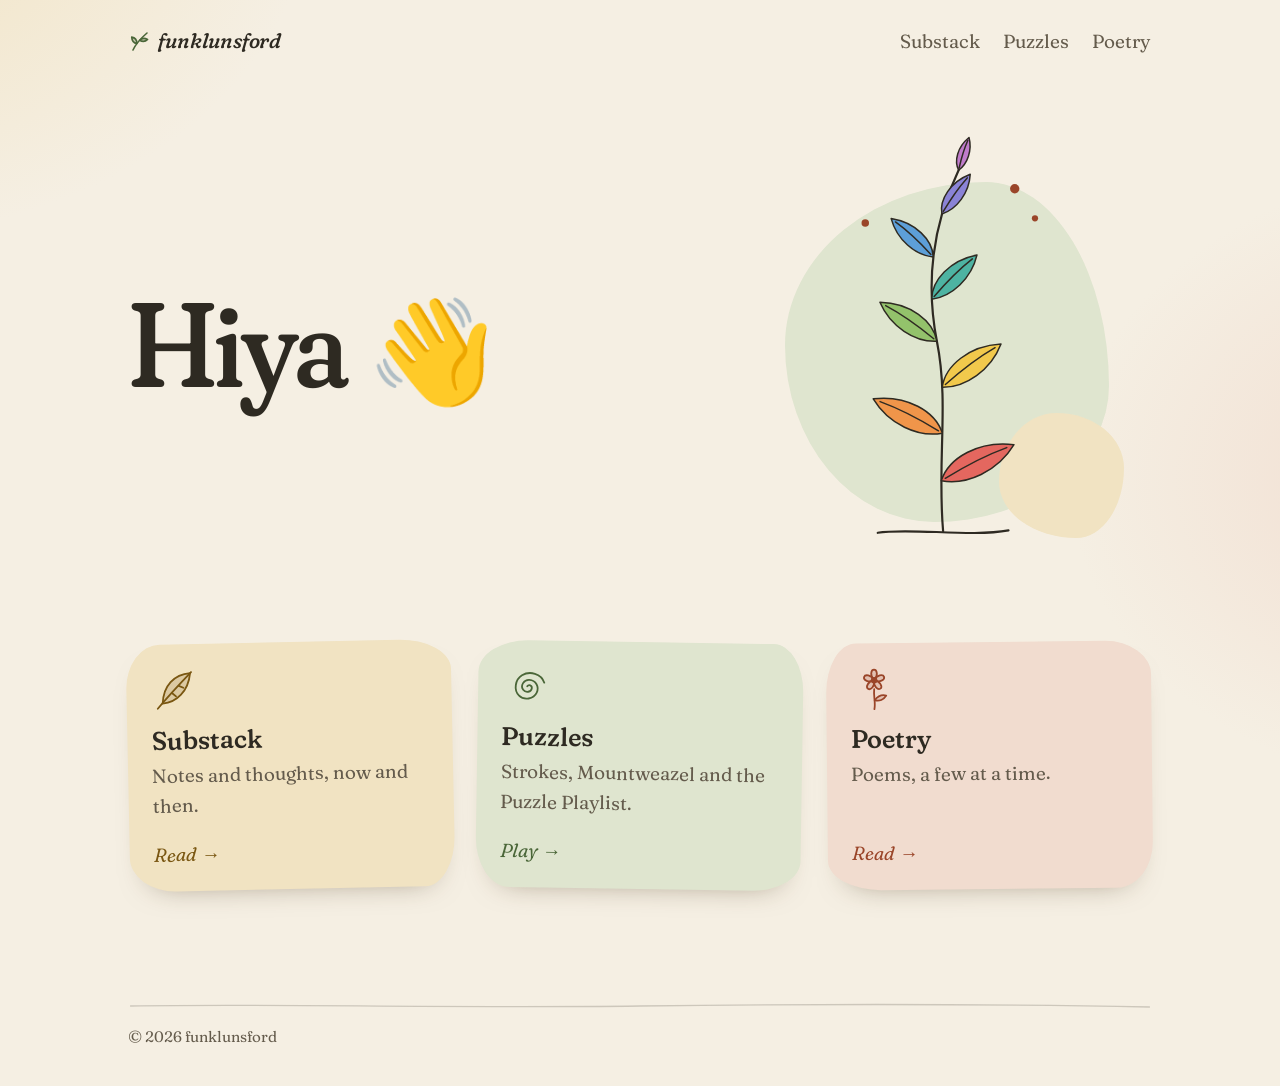
==== index.html @ 0165efaa "Puzzles: 'Various puzzles I've made'; no subtitle on Poetry; no heading over the home cards Co-Autho" ====
<!doctype html>
<html lang="en">
  <head>
    <meta charset="utf-8" />
    <meta name="viewport" content="width=device-width, initial-scale=1" />
    <title>funklunsford</title>
    <meta name="description" content="Puzzles, Substack and poetry." />
    <meta name="theme-color" content="#f5efe3" media="(prefers-color-scheme: light)" />
    <meta name="theme-color" content="#1c1e18" media="(prefers-color-scheme: dark)" />
    <link rel="icon" href="/favicon.svg" type="image/svg+xml" />
    <link rel="preconnect" href="https://fonts.googleapis.com" />
    <link rel="preconnect" href="https://fonts.gstatic.com" crossorigin />
    <link rel="stylesheet" href="https://fonts.googleapis.com/css2?family=Fraunces:ital,opsz,wght,SOFT,WONK@0,9..144,300..700,0..100,0..1;1,9..144,300..700,0..100,0..1&amp;display=swap" />
    <link rel="stylesheet" href="/style.css" />
  </head>
  <body>
    <header class="site-header">
      <a class="wordmark" href="/" aria-current="page">
        <svg viewBox="0 0 24 24" aria-hidden="true" fill="none" stroke="currentColor" stroke-width="1.6" stroke-linecap="round" stroke-linejoin="round"><path d="M5 21 C 7.5 15.5, 11.5 10.5, 19 4"/><path d="M8.9 14.5 C 5.9 14.1, 3.9 11.5, 3.7 8.1 C 6.9 8.7, 8.9 11.3, 8.9 14.5 Z" fill="currentColor" fill-opacity="0.25"/><path d="M11.6 11.2 C 13.6 9.2, 16.6 8.8, 19.6 10.4 C 17.4 12.6, 14.4 12.8, 11.6 11.2 Z" fill="currentColor" fill-opacity="0.25"/></svg>
        funklunsford
      </a>
      <nav class="site-nav" aria-label="Sections">
        <a href="/substack/">Substack</a>
        <a href="/puzzles/">Puzzles</a>
        <a href="/poetry/">Poetry</a>
      </nav>
    </header>

    <main>
      <section class="hero">
        <div>
          <h1>Hiya <span class="wave" role="img" aria-label="waving hand">👋</span></h1>
        </div>
        <figure class="hero-art" aria-hidden="true">
          <div class="blob"></div>
          <div class="blob blob--seed"></div>
          <svg class="sprig" viewBox="0 0 220 260">
            <defs>
              <g id="leaf">
                <path d="M0 0 C 10 -12, 32 -15, 52 -4 C 36 8, 14 9, 0 0 Z" vector-effect="non-scaling-stroke" />
                <path d="M3 -0.5 C 18 -3, 33 -4.5, 47 -4" fill="none" vector-effect="non-scaling-stroke" />
              </g>
            </defs>
            <path class="stem" d="M70 251 C 90 247.5, 130 254, 154 249.5" vector-effect="non-scaling-stroke" />
            <path class="stem" d="M112 250 C 108 205, 116 168, 108 128 C 101 92, 104 56, 122 18" vector-effect="non-scaling-stroke" />
            <g class="leaves">
              <use href="#leaf" transform="translate(110.8 217.6) rotate(-22)" />
              <use href="#leaf" transform="translate(111.5 187) rotate(-158) scale(0.95 -0.95)" />
              <use href="#leaf" transform="translate(111.4 157.6) rotate(-32) scale(0.9)" />
              <use href="#leaf" transform="translate(108 128) rotate(-150) scale(0.85 -0.85)" />
              <use href="#leaf" transform="translate(104.7 101) rotate(-40) scale(0.78)" />
              <use href="#leaf" transform="translate(105.6 73.8) rotate(-142) scale(0.7 -0.7)" />
              <use href="#leaf" transform="translate(111.2 46.2) rotate(-50) scale(0.6)" />
              <use href="#leaf" transform="translate(122 18) rotate(-68) scale(0.42)" />
            </g>
            <g class="seeds">
              <circle cx="158" cy="30" r="3" />
              <circle cx="171" cy="49" r="2" />
              <circle cx="62" cy="52" r="2.4" />
            </g>
          </svg>
        </figure>
      </section>

      <!-- The about section, left out for now. To bring it back, uncomment it and put your own paragraphs in:
      <section class="about" aria-labelledby="about-title">
        <h2 id="about-title">A little about me</h2>
        <p>…</p>
      </section>
      -->

      <section class="doors" aria-label="Sections">
        <ul>
          <li>
            <a class="door door--substack" href="/substack/">
              <svg viewBox="0 0 48 48" aria-hidden="true" fill="none" stroke="currentColor" stroke-width="1.8" stroke-linecap="round" stroke-linejoin="round"><path d="M40 7 C 24 8, 13 19, 12 37 C 26 36, 38 25, 40 7 Z" fill="currentColor" fill-opacity="0.18"/><path d="M41 6 C 30 17, 19 28, 7 42"/><path d="M28.5 19.5 L 33 21.5"/><path d="M21.5 26.5 L 25.5 30"/></svg>
              <span class="door-title">Substack</span>
              <span class="door-note">Notes and thoughts, now and then.</span>
              <span class="door-go">Read →</span>
            </a>
          </li>
          <li>
            <a class="door door--puzzles" href="/puzzles/">
              <svg viewBox="0 0 48 48" aria-hidden="true" fill="none" stroke="currentColor" stroke-width="1.8" stroke-linecap="round" stroke-linejoin="round"><path d="M25 24 c 1.5 -2.2 5 -1 4.6 2 c -0.5 3.8 -6 5 -8.6 1.6 c -3.2 -4.2 0.6 -10.2 6 -10 c 6.6 0.3 10.2 7 7.6 12.6 c -3 6.6 -12.4 8.4 -17.6 3.4 c -5.8 -5.6 -4.2 -16 2.6 -20.4 c 7.8 -5 19.2 -2 22.4 7"/></svg>
              <span class="door-title">Puzzles</span>
              <span class="door-note">Strokes, Mountweazel and the Puzzle Playlist.</span>
              <span class="door-go">Play →</span>
            </a>
          </li>
          <li>
            <a class="door door--poetry" href="/poetry/">
              <svg viewBox="0 0 48 48" aria-hidden="true" fill="none" stroke="currentColor" stroke-width="1.8" stroke-linecap="round" stroke-linejoin="round"><g fill="currentColor" fill-opacity="0.18"><path d="M24 15 C 19.5 10.5, 21 4.5, 24 4.5 C 27 4.5, 28.5 10.5, 24 15"/><path d="M24 15 C 19.5 10.5, 21 4.5, 24 4.5 C 27 4.5, 28.5 10.5, 24 15" transform="rotate(72 24 15)"/><path d="M24 15 C 19.5 10.5, 21 4.5, 24 4.5 C 27 4.5, 28.5 10.5, 24 15" transform="rotate(144 24 15)"/><path d="M24 15 C 19.5 10.5, 21 4.5, 24 4.5 C 27 4.5, 28.5 10.5, 24 15" transform="rotate(216 24 15)"/><path d="M24 15 C 19.5 10.5, 21 4.5, 24 4.5 C 27 4.5, 28.5 10.5, 24 15" transform="rotate(288 24 15)"/></g><circle cx="24" cy="15" r="2.4"/><path d="M24 24 C 23 31, 25.5 37, 24 44"/><path d="M24.4 35 C 28 30.5, 32.5 29.5, 36 30.5 C 33.5 34.5, 29 36.5, 24.4 35 Z" fill="currentColor" fill-opacity="0.18"/></svg>
              <span class="door-title">Poetry</span>
              <span class="door-note">Poems, a few at a time.</span>
              <span class="door-go">Read →</span>
            </a>
          </li>
        </ul>
      </section>
    </main>

    <footer class="site-footer">
      <p>© 2026 funklunsford</p>
    </footer>
  </body>
</html>
---- style.css ----
/* funklunsford.com: one stylesheet for every page.
   Warm paper and earth tones, Fraunces (a soft, slightly wonky serif), loose shapes and hand-drawn lines. */

:root {
  color-scheme: light dark;
  --paper: #f5efe3;
  --card: #fbf8f1;
  --ink: #2e2a22;
  --ink-soft: #645b4c;
  --line: rgb(46 42 34 / 0.2);
  --moss: #4a6638;
  --moss-wash: #dfe5cf;
  --clay: #9a4529;
  --clay-wash: #f1dccf;
  --ochre: #7a5712;
  --ochre-wash: #f1e3c2;
  --leaf: #a9bd8f;
  --shadow: 0 14px 30px -22px rgb(70 50 20 / 0.55);

  /* The home page's sprig: one colour per leaf, red at the bottom to violet at the tip. */
  --rainbow-1: #e4675f;
  --rainbow-2: #f0954a;
  --rainbow-3: #f2c94c;
  --rainbow-4: #93c26b;
  --rainbow-5: #4db3a2;
  --rainbow-6: #5d9fd8;
  --rainbow-7: #8a83d6;
  --rainbow-8: #c07ccb;

  /* Hand-drawn lines, used as masks so they take any colour. */
  --squiggle: url("data:image/svg+xml,%3Csvg xmlns='http://www.w3.org/2000/svg' viewBox='0 0 100 10' preserveAspectRatio='none'%3E%3Cpath d='M2 6 C 14 2.5, 24 8.5, 37 5.5 S 62 2.5, 75 6 S 92 7, 98 4' fill='none' stroke='%23000' stroke-width='2.2' stroke-linecap='round' vector-effect='non-scaling-stroke'/%3E%3C/svg%3E");
  --rule: url("data:image/svg+xml,%3Csvg xmlns='http://www.w3.org/2000/svg' viewBox='0 0 400 10' preserveAspectRatio='none'%3E%3Cpath d='M1 5 C 60 2.5, 120 7.5, 200 5 S 340 3, 399 6' fill='none' stroke='%23000' stroke-width='1.3' stroke-linecap='round' vector-effect='non-scaling-stroke'/%3E%3C/svg%3E");

  --wide: 64rem;
  --text: 40rem;
}

@media (prefers-color-scheme: dark) {
  :root {
    --paper: #1c1e18;
    --card: #24271f;
    --ink: #ebe3d3;
    --ink-soft: #b4ab98;
    --line: rgb(235 227 211 / 0.2);
    --moss: #a9c58e;
    --moss-wash: #2b3324;
    --clay: #e59a7d;
    --clay-wash: #3a2a22;
    --ochre: #dfba6a;
    --ochre-wash: #353020;
    --leaf: #61794f;
    --shadow: 0 14px 30px -20px rgb(0 0 0 / 0.7);
    --rainbow-1: #c85a53;
    --rainbow-2: #d4823f;
    --rainbow-3: #d6b143;
    --rainbow-4: #7aa85a;
    --rainbow-5: #3f9a8b;
    --rainbow-6: #4f88bb;
    --rainbow-7: #756fbb;
    --rainbow-8: #a669b1;
  }
}

*, *::before, *::after { box-sizing: border-box; }

html { -webkit-text-size-adjust: 100%; text-size-adjust: 100%; }

body {
  margin: 0;
  min-height: 100vh;
  min-height: 100dvh;
  display: flex;
  flex-direction: column;
  background-color: var(--paper);
  background-image:
    radial-gradient(42rem 30rem at -10rem -6rem, var(--ochre-wash), transparent 70%),
    radial-gradient(36rem 28rem at calc(100% + 12rem) 30rem, var(--clay-wash), transparent 70%);
  background-repeat: no-repeat;
  color: var(--ink);
  font-family: Fraunces, Georgia, "Times New Roman", serif;
  font-size: clamp(1.0625rem, 1rem + 0.25vw, 1.1875rem);
  font-weight: 380;
  line-height: 1.6;
  font-variation-settings: "SOFT" 50;
  -webkit-font-smoothing: antialiased;
  -moz-osx-font-smoothing: grayscale;
}

main { flex: 1; }

h1, h2, h3 {
  font-weight: 540;
  line-height: 1.1;
  letter-spacing: -0.015em;
  font-variation-settings: "SOFT" 100, "WONK" 1;
  text-wrap: balance;
}

p { text-wrap: pretty; }

a { color: var(--moss); }

:focus-visible { outline: 2px solid var(--moss); outline-offset: 3px; border-radius: 4px; }

.visually-hidden {
  position: absolute; width: 1px; height: 1px; margin: -1px; padding: 0;
  overflow: hidden; clip: rect(0 0 0 0); white-space: nowrap; border: 0;
}

/* ---- Header and footer ---- */

.site-header {
  width: min(100% - 2rem, var(--wide));
  margin: 0 auto;
  padding: 1.25rem 0 0.5rem;
  display: flex;
  flex-wrap: wrap;
  align-items: center;
  justify-content: space-between;
  gap: 0.25rem 1.5rem;
}

.wordmark {
  display: inline-flex;
  align-items: center;
  gap: 0.4rem;
  color: var(--ink);
  text-decoration: none;
  font-size: 1.3rem;
  font-style: italic;
  font-weight: 500;
  letter-spacing: -0.01em;
  font-variation-settings: "SOFT" 100, "WONK" 1;
}

.wordmark svg { width: 1.5rem; height: 1.5rem; color: var(--moss); flex: none; }

.site-nav { display: flex; gap: 0.25rem 1.25rem; }

.site-nav a {
  position: relative;
  padding: 0.35rem 0.1rem;
  color: var(--ink-soft);
  text-decoration: none;
  transition: color 0.2s;
}

.site-nav a::after {
  content: "";
  position: absolute;
  left: -0.15rem;
  right: -0.15rem;
  bottom: 0;
  height: 0.5rem;
  background: var(--moss);
  -webkit-mask: var(--squiggle) center / 100% 100% no-repeat;
  mask: var(--squiggle) center / 100% 100% no-repeat;
  opacity: 0;
  transform: scaleX(0.3);
  transform-origin: left center;
  transition: opacity 0.25s, transform 0.4s cubic-bezier(0.3, 0.7, 0.2, 1);
}

.site-nav a:hover { color: var(--ink); }
.site-nav a:hover::after { opacity: 0.6; transform: none; }
.site-nav a[aria-current="page"] { color: var(--ink); }
.site-nav a[aria-current="page"]::after { opacity: 1; transform: none; background: var(--clay); }

.site-footer {
  position: relative;
  width: min(100% - 2rem, var(--wide));
  margin: clamp(4rem, 10vw, 7rem) auto 0;
  padding: 1.5rem 0 2.25rem;
  color: var(--ink-soft);
  font-size: 0.95rem;
}

.site-footer::before {
  content: "";
  position: absolute;
  top: 0;
  left: 0;
  right: 0;
  height: 10px;
  background: var(--line);
  -webkit-mask: var(--rule) center / 100% 100% no-repeat;
  mask: var(--rule) center / 100% 100% no-repeat;
}

.site-footer p { margin: 0; }

/* ---- Home: the hello, the about, and the ways in ---- */

.hero {
  width: min(100% - 2rem, var(--wide));
  margin: clamp(1.5rem, 6vw, 4.5rem) auto 0;
  display: grid;
  gap: 2rem 3rem;
  align-items: center;
}

.hero h1 {
  margin: 0;
  font-size: clamp(3.8rem, 2rem + 8vw, 7.5rem);
  font-weight: 500;
  line-height: 1;
  letter-spacing: -0.03em;
}

/* The wave waves twice when the page opens, and again on hover. */
.wave {
  display: inline-block;
  margin-left: 0.05em;
  font-size: 0.85em;
  transform-origin: 70% 85%;
  animation: wave 2.2s ease-in-out 0.5s 2;
}

@media (hover: hover) {
  .hero h1:hover .wave { animation: wave 2.2s ease-in-out infinite; }
}

@keyframes wave {
  0%, 60%, 100% { transform: rotate(0deg); }
  10% { transform: rotate(16deg); }
  20% { transform: rotate(-8deg); }
  30% { transform: rotate(14deg); }
  40% { transform: rotate(-4deg); }
  50% { transform: rotate(10deg); }
}

.hero-art {
  position: relative;
  justify-self: center;
  width: min(62%, 15rem);
  aspect-ratio: 1 / 1.1;
  margin: 0;
}

@media (min-width: 48rem) {
  .hero { grid-template-columns: 1.3fr 1fr; }
  .hero-art { width: min(100%, 23rem); }
}

.blob {
  position: absolute;
  inset: 10% 4% 6% 8%;
  background: var(--moss-wash);
  border-radius: 62% 38% 54% 46% / 48% 60% 40% 52%;
  animation: breathe 24s ease-in-out infinite alternate;
}

.blob--seed {
  inset: auto 0 2% auto;
  width: 34%;
  aspect-ratio: 1;
  background: var(--ochre-wash);
  border-radius: 46% 54% 38% 62% / 55% 44% 56% 45%;
  animation-duration: 17s;
  animation-direction: alternate-reverse;
}

.sprig {
  position: absolute;
  inset: 0;
  width: 100%;
  height: 100%;
  overflow: visible;
  transform-origin: 51% 96%;
  animation: sway 11s ease-in-out infinite alternate;
}

.sprig .leaves { fill: var(--leaf); stroke: var(--ink); stroke-width: 1.5; stroke-linejoin: round; stroke-linecap: round; }
.sprig .stem { fill: none; stroke: var(--ink); stroke-width: 2.2; stroke-linecap: round; }
.sprig .seeds { fill: var(--clay); }
.sprig .leaves use:nth-child(1) { fill: var(--rainbow-1); }
.sprig .leaves use:nth-child(2) { fill: var(--rainbow-2); }
.sprig .leaves use:nth-child(3) { fill: var(--rainbow-3); }
.sprig .leaves use:nth-child(4) { fill: var(--rainbow-4); }
.sprig .leaves use:nth-child(5) { fill: var(--rainbow-5); }
.sprig .leaves use:nth-child(6) { fill: var(--rainbow-6); }
.sprig .leaves use:nth-child(7) { fill: var(--rainbow-7); }
.sprig .leaves use:nth-child(8) { fill: var(--rainbow-8); }

@keyframes breathe {
  50% { border-radius: 44% 56% 40% 60% / 58% 42% 58% 42%; }
  100% { border-radius: 52% 48% 62% 38% / 40% 55% 45% 60%; }
}

@keyframes sway {
  from { transform: rotate(-1.6deg); }
  to { transform: rotate(1.8deg); }
}

.about {
  width: min(100% - 2rem, var(--wide));
  margin: clamp(3rem, 8vw, 5.5rem) auto 0;
}

.about > * { max-width: var(--text); }

.about h2 { margin: 0 0 0.9rem; font-size: clamp(1.65rem, 1.3rem + 1.3vw, 2.2rem); }

.about p { margin: 0 0 1rem; }

.doors {
  width: min(100% - 2rem, var(--wide));
  margin: clamp(3.5rem, 9vw, 6rem) auto 0;
}

.doors ul {
  display: grid;
  grid-template-columns: repeat(auto-fit, minmax(min(100%, 15.5rem), 1fr));
  gap: 1.5rem;
  margin: 0;
  padding: 0;
  list-style: none;
}

.door {
  display: flex;
  flex-direction: column;
  gap: 0.25rem;
  height: 100%;
  padding: 1.4rem 1.5rem 1.35rem;
  background: var(--wash);
  border-radius: var(--shape);
  box-shadow: var(--shadow);
  color: var(--ink);
  text-decoration: none;
  rotate: var(--tilt);
  transition: rotate 0.45s cubic-bezier(0.3, 0.7, 0.2, 1), translate 0.45s cubic-bezier(0.3, 0.7, 0.2, 1);
}

.door--substack { --wash: var(--ochre-wash); --tint: var(--ochre); --shape: 34px 52px 30px 46px / 44px 30px 50px 34px; --tilt: -1.2deg; }
.door--puzzles { --wash: var(--moss-wash); --tint: var(--moss); --shape: 50px 30px 48px 34px / 32px 48px 30px 50px; --tilt: 0.9deg; }
.door--poetry { --wash: var(--clay-wash); --tint: var(--clay); --shape: 30px 46px 36px 54px / 50px 34px 46px 30px; --tilt: -0.6deg; }

.door svg { width: 3rem; height: 3rem; margin-bottom: 0.5rem; color: var(--tint); }
.door-title { font-size: 1.6rem; font-weight: 540; line-height: 1.15; font-variation-settings: "SOFT" 100, "WONK" 1; }
.door-note { color: var(--ink-soft); }
.door-go { margin-top: auto; padding-top: 0.9rem; color: var(--tint); font-style: italic; }
.door:focus-visible { outline-color: var(--tint); outline-offset: 5px; border-radius: var(--shape); }

@media (hover: hover) {
  .door:hover { rotate: 0deg; translate: 0 -4px; }
}

/* ---- Section pages ---- */

.page-head {
  width: min(100% - 2rem, var(--text));
  margin: clamp(2rem, 7vw, 4.5rem) auto clamp(2rem, 5vw, 3rem);
}

.page-head h1 {
  position: relative;
  display: inline-block;
  margin: 0;
  font-size: clamp(2.7rem, 1.8rem + 4vw, 4.3rem);
  line-height: 1;
}

.page-head h1::after {
  content: "";
  position: absolute;
  left: -0.05em;
  right: -0.15em;
  bottom: -0.22em;
  height: 0.24em;
  background: var(--clay);
  -webkit-mask: var(--squiggle) center / 100% 100% no-repeat;
  mask: var(--squiggle) center / 100% 100% no-repeat;
}

.page-note { margin: 1.25rem 0 0; color: var(--ink-soft); font-size: 1.2rem; font-style: italic; }

.section { width: min(100% - 2rem, var(--text)); margin: 0 auto; }

/* Lists of posts and poems. The empty note shows until the list has an item. */
.entries { margin: 0; padding: 0; list-style: none; }
.entries:not(:has(li)) { display: none; }
.entries:has(li) + .empty { display: none; }

.entries li { position: relative; }

.entries li + li::before {
  content: "";
  position: absolute;
  top: 0;
  left: 0;
  right: 0;
  height: 8px;
  background: var(--line);
  -webkit-mask: var(--rule) center / 100% 100% no-repeat;
  mask: var(--rule) center / 100% 100% no-repeat;
}

.entries a { display: block; padding: 1.3rem 0 1.2rem; color: inherit; text-decoration: none; }

.entries time, .post-date {
  display: block;
  color: var(--ink-soft);
  font-size: 0.95rem;
  font-variant-caps: all-small-caps;
  letter-spacing: 0.07em;
}

.entry-title {
  display: block;
  margin: 0.15rem 0 0.3rem;
  font-size: 1.5rem;
  font-weight: 540;
  line-height: 1.2;
  font-variation-settings: "SOFT" 100, "WONK" 1;
  transition: color 0.2s;
}

.entries--poems .entry-title { font-style: italic; font-weight: 470; }
.entry-summary { display: block; color: var(--ink-soft); }
.entries--poems .entry-summary { font-style: italic; }
.entries a:hover .entry-title { color: var(--moss); }

.empty { padding: 1.5rem 1rem 0; color: var(--ink-soft); font-style: italic; text-align: center; }
.empty svg { display: block; width: 8rem; height: auto; margin: 0 auto 0.75rem; color: var(--moss); overflow: visible; }
.empty p { margin: 0; }

/* Puzzles */
.games { display: grid; gap: 1.5rem; margin: 0; padding: 0; list-style: none; }

.game {
  position: relative;
  display: grid;
  grid-template-columns: auto 1fr;
  gap: 0.5rem 1.25rem;
  align-items: start;
  padding: 1.4rem 1.5rem 1.4rem 1.4rem;
  background: var(--card);
  border-radius: var(--shape);
  box-shadow: var(--shadow);
  rotate: var(--tilt);
  transition: rotate 0.45s cubic-bezier(0.3, 0.7, 0.2, 1), translate 0.45s cubic-bezier(0.3, 0.7, 0.2, 1);
}

.game:nth-child(3n + 1) { --shape: 30px 48px 34px 44px / 42px 30px 46px 32px; --tilt: -0.5deg; }
.game:nth-child(3n + 2) { --shape: 46px 30px 44px 36px / 30px 44px 32px 48px; --tilt: 0.4deg; }
.game:nth-child(3n) { --shape: 34px 44px 30px 50px / 48px 34px 42px 30px; --tilt: -0.3deg; }

.game img {
  width: 4.5rem;
  height: 4.5rem;
  border-radius: 22%;
  box-shadow: 0 8px 16px -10px rgb(40 30 10 / 0.6);
  rotate: -3deg;
}

.game:nth-child(even) img { rotate: 2.5deg; }

.game h2 { margin: 0.1rem 0 0; font-size: 1.65rem; }
.game h2 a { color: inherit; text-decoration: none; }
.game h2 a::after { content: ""; position: absolute; inset: 0; border-radius: var(--shape); }
.game h2 a:focus-visible { outline: none; }
.game:has(a:focus-visible) { outline: 2px solid var(--moss); outline-offset: 5px; }
.game p { margin: 0.35rem 0 0; }
.game .where { margin-top: 0.7rem; color: var(--moss); font-size: 0.98rem; font-style: italic; }

@media (hover: hover) {
  .game:hover { rotate: 0deg; translate: 0 -3px; }
  .game:hover h2 { color: var(--moss); }
}

@media (max-width: 26rem) {
  .game { grid-template-columns: 1fr; padding: 1.25rem; }
  .game img { width: 3.75rem; height: 3.75rem; }
}

/* ---- A post and a poem ---- */

.post-head { width: min(100% - 2rem, var(--text)); margin: clamp(2rem, 7vw, 4.5rem) auto 2rem; }
.post-head h1 { margin: 0.35rem 0 0; font-size: clamp(2.3rem, 1.6rem + 3vw, 3.5rem); line-height: 1.05; }

.prose { width: min(100% - 2rem, var(--text)); margin: 0 auto; }
.prose p, .prose ul, .prose ol { margin: 0 0 1.2em; }
.prose h2 { margin: 2em 0 0.6em; font-size: 1.65rem; }
.prose blockquote {
  margin: 1.6em 0;
  padding: 0.1em 0 0.1em 1.25em;
  border-left: 3px solid var(--moss-wash);
  color: var(--ink-soft);
  font-style: italic;
}
.prose code { padding: 0.05em 0.3em; background: var(--moss-wash); border-radius: 6px; font-size: 0.88em; }
.prose img { max-width: 100%; height: auto; border-radius: 22px 30px 24px 28px / 28px 22px 30px 24px; }

.prose a, .about a {
  text-decoration-thickness: 1px;
  text-underline-offset: 0.18em;
  text-decoration-color: color-mix(in srgb, var(--moss) 50%, transparent);
}

.prose a:hover, .about a:hover { text-decoration-style: wavy; text-decoration-color: var(--moss); }

.back { width: min(100% - 2rem, var(--text)); margin: 3rem auto 0; font-style: italic; }
.back a { text-decoration: none; }
.back a:hover { text-decoration: underline wavy; text-underline-offset: 0.2em; }

.poem-page { width: min(100% - 2rem, 34rem); margin: clamp(2.5rem, 8vw, 5rem) auto 0; }
.poem-page h1 {
  margin: 0 0 2.25rem;
  font-size: clamp(2rem, 1.5rem + 2.5vw, 3rem);
  font-style: italic;
  font-weight: 460;
}

/* Each <p> is a stanza; its line breaks are kept just as written. */
.poem p { margin: 0 0 1.6em; font-size: 1.15rem; line-height: 1.75; white-space: pre-line; }
.poem-page .post-date { margin-top: 2.5rem; }
.poem-page .back { width: auto; }

/* ---- Not found ---- */

.lost { width: min(100% - 2rem, var(--text)); margin: clamp(3rem, 10vw, 6rem) auto 0; text-align: center; }
.lost h1 { margin: 0 0 1rem; font-size: clamp(2.3rem, 1.6rem + 3.5vw, 3.6rem); }
.lost svg { display: block; width: 9rem; height: auto; margin: 0 auto 1.5rem; color: var(--moss); overflow: visible; }
.lost p { margin: 0; color: var(--ink-soft); font-size: 1.2rem; }

@media (prefers-reduced-motion: reduce) {
  *, *::before, *::after { animation: none !important; transition: none !important; }
}
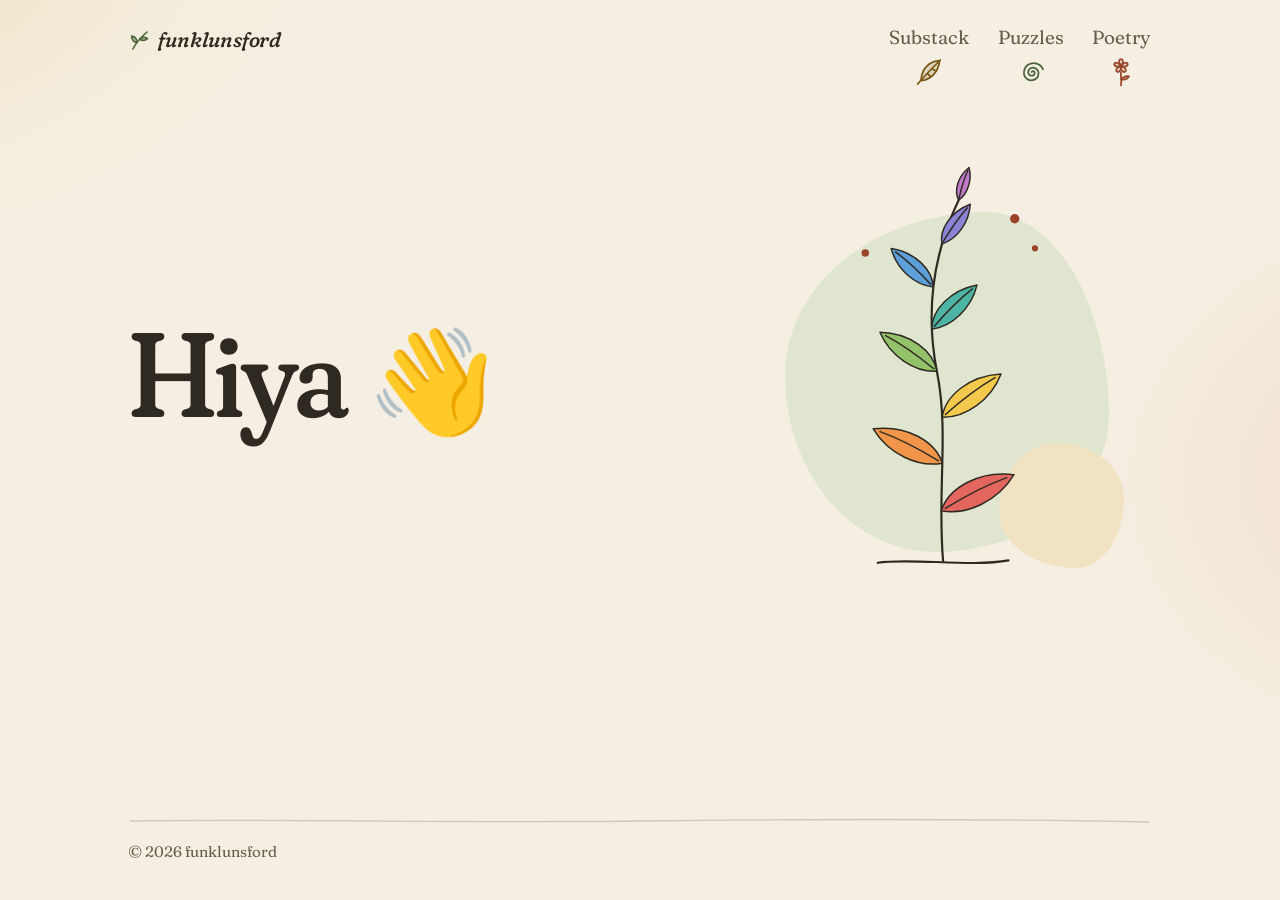
==== commit 7545611e: "Floating seeds on the sprig; section icons under the top bar's links instead of cards on the home pa" ====
--- a/index.html
+++ b/index.html
@@ -20,9 +20,9 @@
         funklunsford
       </a>
       <nav class="site-nav" aria-label="Sections">
-        <a href="/substack/">Substack</a>
-        <a href="/puzzles/">Puzzles</a>
-        <a href="/poetry/">Poetry</a>
+        <a class="nav--substack" href="/substack/"><span>Substack</span><svg viewBox="0 0 48 48" aria-hidden="true" fill="none" stroke="currentColor" stroke-width="2.6" stroke-linecap="round" stroke-linejoin="round"><path d="M40 7 C 24 8, 13 19, 12 37 C 26 36, 38 25, 40 7 Z" fill="currentColor" fill-opacity="0.18"/><path d="M41 6 C 30 17, 19 28, 7 42"/><path d="M28.5 19.5 L 33 21.5"/><path d="M21.5 26.5 L 25.5 30"/></svg></a>
+        <a class="nav--puzzles" href="/puzzles/"><span>Puzzles</span><svg viewBox="0 0 48 48" aria-hidden="true" fill="none" stroke="currentColor" stroke-width="2.6" stroke-linecap="round" stroke-linejoin="round"><path d="M25 24 c 1.5 -2.2 5 -1 4.6 2 c -0.5 3.8 -6 5 -8.6 1.6 c -3.2 -4.2 0.6 -10.2 6 -10 c 6.6 0.3 10.2 7 7.6 12.6 c -3 6.6 -12.4 8.4 -17.6 3.4 c -5.8 -5.6 -4.2 -16 2.6 -20.4 c 7.8 -5 19.2 -2 22.4 7"/></svg></a>
+        <a class="nav--poetry" href="/poetry/"><span>Poetry</span><svg viewBox="0 0 48 48" aria-hidden="true" fill="none" stroke="currentColor" stroke-width="2.6" stroke-linecap="round" stroke-linejoin="round"><g fill="currentColor" fill-opacity="0.18"><path d="M24 15 C 19.5 10.5, 21 4.5, 24 4.5 C 27 4.5, 28.5 10.5, 24 15"/><path d="M24 15 C 19.5 10.5, 21 4.5, 24 4.5 C 27 4.5, 28.5 10.5, 24 15" transform="rotate(72 24 15)"/><path d="M24 15 C 19.5 10.5, 21 4.5, 24 4.5 C 27 4.5, 28.5 10.5, 24 15" transform="rotate(144 24 15)"/><path d="M24 15 C 19.5 10.5, 21 4.5, 24 4.5 C 27 4.5, 28.5 10.5, 24 15" transform="rotate(216 24 15)"/><path d="M24 15 C 19.5 10.5, 21 4.5, 24 4.5 C 27 4.5, 28.5 10.5, 24 15" transform="rotate(288 24 15)"/></g><circle cx="24" cy="15" r="2.4"/><path d="M24 24 C 23 31, 25.5 37, 24 44"/><path d="M24.4 35 C 28 30.5, 32.5 29.5, 36 30.5 C 33.5 34.5, 29 36.5, 24.4 35 Z" fill="currentColor" fill-opacity="0.18"/></svg></a>
       </nav>
     </header>
 
@@ -69,34 +69,6 @@
       </section>
       -->
 
-      <section class="doors" aria-label="Sections">
-        <ul>
-          <li>
-            <a class="door door--substack" href="/substack/">
-              <svg viewBox="0 0 48 48" aria-hidden="true" fill="none" stroke="currentColor" stroke-width="1.8" stroke-linecap="round" stroke-linejoin="round"><path d="M40 7 C 24 8, 13 19, 12 37 C 26 36, 38 25, 40 7 Z" fill="currentColor" fill-opacity="0.18"/><path d="M41 6 C 30 17, 19 28, 7 42"/><path d="M28.5 19.5 L 33 21.5"/><path d="M21.5 26.5 L 25.5 30"/></svg>
-              <span class="door-title">Substack</span>
-              <span class="door-note">Notes and thoughts, now and then.</span>
-              <span class="door-go">Read →</span>
-            </a>
-          </li>
-          <li>
-            <a class="door door--puzzles" href="/puzzles/">
-              <svg viewBox="0 0 48 48" aria-hidden="true" fill="none" stroke="currentColor" stroke-width="1.8" stroke-linecap="round" stroke-linejoin="round"><path d="M25 24 c 1.5 -2.2 5 -1 4.6 2 c -0.5 3.8 -6 5 -8.6 1.6 c -3.2 -4.2 0.6 -10.2 6 -10 c 6.6 0.3 10.2 7 7.6 12.6 c -3 6.6 -12.4 8.4 -17.6 3.4 c -5.8 -5.6 -4.2 -16 2.6 -20.4 c 7.8 -5 19.2 -2 22.4 7"/></svg>
-              <span class="door-title">Puzzles</span>
-              <span class="door-note">Strokes, Mountweazel and the Puzzle Playlist.</span>
-              <span class="door-go">Play →</span>
-            </a>
-          </li>
-          <li>
-            <a class="door door--poetry" href="/poetry/">
-              <svg viewBox="0 0 48 48" aria-hidden="true" fill="none" stroke="currentColor" stroke-width="1.8" stroke-linecap="round" stroke-linejoin="round"><g fill="currentColor" fill-opacity="0.18"><path d="M24 15 C 19.5 10.5, 21 4.5, 24 4.5 C 27 4.5, 28.5 10.5, 24 15"/><path d="M24 15 C 19.5 10.5, 21 4.5, 24 4.5 C 27 4.5, 28.5 10.5, 24 15" transform="rotate(72 24 15)"/><path d="M24 15 C 19.5 10.5, 21 4.5, 24 4.5 C 27 4.5, 28.5 10.5, 24 15" transform="rotate(144 24 15)"/><path d="M24 15 C 19.5 10.5, 21 4.5, 24 4.5 C 27 4.5, 28.5 10.5, 24 15" transform="rotate(216 24 15)"/><path d="M24 15 C 19.5 10.5, 21 4.5, 24 4.5 C 27 4.5, 28.5 10.5, 24 15" transform="rotate(288 24 15)"/></g><circle cx="24" cy="15" r="2.4"/><path d="M24 24 C 23 31, 25.5 37, 24 44"/><path d="M24.4 35 C 28 30.5, 32.5 29.5, 36 30.5 C 33.5 34.5, 29 36.5, 24.4 35 Z" fill="currentColor" fill-opacity="0.18"/></svg>
-              <span class="door-title">Poetry</span>
-              <span class="door-note">Poems, a few at a time.</span>
-              <span class="door-go">Read →</span>
-            </a>
-          </li>
-        </ul>
-      </section>
     </main>
 
     <footer class="site-footer">
--- a/style.css
+++ b/style.css
@@ -115,13 +115,14 @@
   padding: 1.25rem 0 0.5rem;
   display: flex;
   flex-wrap: wrap;
-  align-items: center;
+  align-items: flex-start;
   justify-content: space-between;
   gap: 0.25rem 1.5rem;
 }
 
 .wordmark {
   display: inline-flex;
+  padding-top: 0.2rem;
   align-items: center;
   gap: 0.4rem;
   color: var(--ink);
@@ -135,23 +136,28 @@
 
 .wordmark svg { width: 1.5rem; height: 1.5rem; color: var(--moss); flex: none; }
 
-.site-nav { display: flex; gap: 0.25rem 1.25rem; }
+.site-nav { display: flex; gap: 0.25rem 1.6rem; }
 
 .site-nav a {
-  position: relative;
-  padding: 0.35rem 0.1rem;
+  display: flex;
+  flex-direction: column;
+  align-items: center;
+  gap: 0.45rem;
+  padding: 0.35rem 0.1rem 0.25rem;
   color: var(--ink-soft);
   text-decoration: none;
   transition: color 0.2s;
 }
 
-.site-nav a::after {
+.site-nav span { position: relative; line-height: 1.2; }
+
+.site-nav span::after {
   content: "";
   position: absolute;
   left: -0.15rem;
   right: -0.15rem;
-  bottom: 0;
-  height: 0.5rem;
+  bottom: -0.4rem;
+  height: 0.45rem;
   background: var(--moss);
   -webkit-mask: var(--squiggle) center / 100% 100% no-repeat;
   mask: var(--squiggle) center / 100% 100% no-repeat;
@@ -161,10 +167,22 @@
   transition: opacity 0.25s, transform 0.4s cubic-bezier(0.3, 0.7, 0.2, 1);
 }
 
+.site-nav svg {
+  width: 2rem;
+  height: 2rem;
+  color: var(--tint);
+  transition: transform 0.45s cubic-bezier(0.3, 0.7, 0.2, 1);
+}
+
+.nav--substack { --tint: var(--ochre); }
+.nav--puzzles { --tint: var(--moss); }
+.nav--poetry { --tint: var(--clay); }
+
 .site-nav a:hover { color: var(--ink); }
-.site-nav a:hover::after { opacity: 0.6; transform: none; }
+.site-nav a:hover span::after { opacity: 0.6; transform: none; }
+.site-nav a:hover svg { transform: rotate(-10deg) scale(1.08); }
 .site-nav a[aria-current="page"] { color: var(--ink); }
-.site-nav a[aria-current="page"]::after { opacity: 1; transform: none; background: var(--clay); }
+.site-nav a[aria-current="page"] span::after { opacity: 1; transform: none; background: var(--clay); }
 
 .site-footer {
   position: relative;
@@ -273,6 +291,25 @@
 .sprig .leaves { fill: var(--leaf); stroke: var(--ink); stroke-width: 1.5; stroke-linejoin: round; stroke-linecap: round; }
 .sprig .stem { fill: none; stroke: var(--ink); stroke-width: 2.2; stroke-linecap: round; }
 .sprig .seeds { fill: var(--clay); }
+
+/* The seeds drift up past their spots and fade, each on its own clock. With reduced motion they rest at their spots. */
+.sprig .seeds circle {
+  transform-box: fill-box;
+  transform-origin: center;
+  animation: drift var(--time) ease-in-out var(--delay) infinite;
+}
+
+.sprig .seeds circle:nth-child(1) { --time: 7s; --delay: -1.5s; --dx: 7px; }
+.sprig .seeds circle:nth-child(2) { --time: 8.5s; --delay: -5s; --dx: -6px; }
+.sprig .seeds circle:nth-child(3) { --time: 7.8s; --delay: -3.2s; --dx: 5px; }
+
+@keyframes drift {
+  0% { opacity: 0; transform: translate(0, 38px) scale(0.5); }
+  25% { opacity: 1; }
+  50% { transform: translate(var(--dx), 0) scale(1); }
+  75% { opacity: 0.8; }
+  100% { opacity: 0; transform: translate(calc(var(--dx) * -0.6), -34px) scale(0.7); }
+}
 .sprig .leaves use:nth-child(1) { fill: var(--rainbow-1); }
 .sprig .leaves use:nth-child(2) { fill: var(--rainbow-2); }
 .sprig .leaves use:nth-child(3) { fill: var(--rainbow-3); }
@@ -302,49 +339,6 @@
 .about h2 { margin: 0 0 0.9rem; font-size: clamp(1.65rem, 1.3rem + 1.3vw, 2.2rem); }
 
 .about p { margin: 0 0 1rem; }
-
-.doors {
-  width: min(100% - 2rem, var(--wide));
-  margin: clamp(3.5rem, 9vw, 6rem) auto 0;
-}
-
-.doors ul {
-  display: grid;
-  grid-template-columns: repeat(auto-fit, minmax(min(100%, 15.5rem), 1fr));
-  gap: 1.5rem;
-  margin: 0;
-  padding: 0;
-  list-style: none;
-}
-
-.door {
-  display: flex;
-  flex-direction: column;
-  gap: 0.25rem;
-  height: 100%;
-  padding: 1.4rem 1.5rem 1.35rem;
-  background: var(--wash);
-  border-radius: var(--shape);
-  box-shadow: var(--shadow);
-  color: var(--ink);
-  text-decoration: none;
-  rotate: var(--tilt);
-  transition: rotate 0.45s cubic-bezier(0.3, 0.7, 0.2, 1), translate 0.45s cubic-bezier(0.3, 0.7, 0.2, 1);
-}
-
-.door--substack { --wash: var(--ochre-wash); --tint: var(--ochre); --shape: 34px 52px 30px 46px / 44px 30px 50px 34px; --tilt: -1.2deg; }
-.door--puzzles { --wash: var(--moss-wash); --tint: var(--moss); --shape: 50px 30px 48px 34px / 32px 48px 30px 50px; --tilt: 0.9deg; }
-.door--poetry { --wash: var(--clay-wash); --tint: var(--clay); --shape: 30px 46px 36px 54px / 50px 34px 46px 30px; --tilt: -0.6deg; }
-
-.door svg { width: 3rem; height: 3rem; margin-bottom: 0.5rem; color: var(--tint); }
-.door-title { font-size: 1.6rem; font-weight: 540; line-height: 1.15; font-variation-settings: "SOFT" 100, "WONK" 1; }
-.door-note { color: var(--ink-soft); }
-.door-go { margin-top: auto; padding-top: 0.9rem; color: var(--tint); font-style: italic; }
-.door:focus-visible { outline-color: var(--tint); outline-offset: 5px; border-radius: var(--shape); }
-
-@media (hover: hover) {
-  .door:hover { rotate: 0deg; translate: 0 -4px; }
-}
 
 /* ---- Section pages ---- */
 
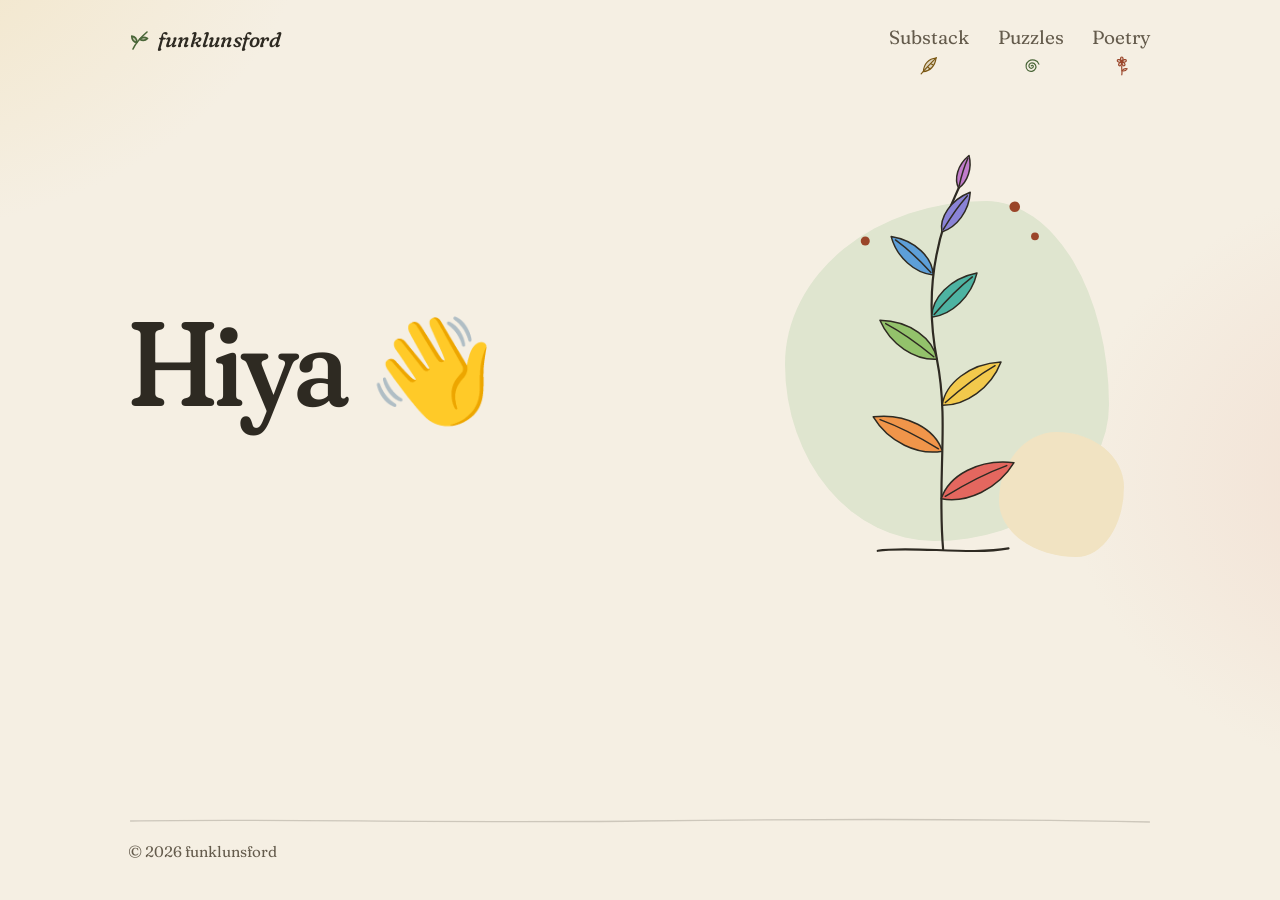
==== commit 2f329808: "Smaller nav icons; seed animation without var() in keyframes; versioned stylesheet link Co-Authored-" ====
--- a/index.html
+++ b/index.html
@@ -11,7 +11,7 @@
     <link rel="preconnect" href="https://fonts.googleapis.com" />
     <link rel="preconnect" href="https://fonts.gstatic.com" crossorigin />
     <link rel="stylesheet" href="https://fonts.googleapis.com/css2?family=Fraunces:ital,opsz,wght,SOFT,WONK@0,9..144,300..700,0..100,0..1;1,9..144,300..700,0..100,0..1&amp;display=swap" />
-    <link rel="stylesheet" href="/style.css" />
+    <link rel="stylesheet" href="/style.css?v=3" />
   </head>
   <body>
     <header class="site-header">
@@ -20,9 +20,9 @@
         funklunsford
       </a>
       <nav class="site-nav" aria-label="Sections">
-        <a class="nav--substack" href="/substack/"><span>Substack</span><svg viewBox="0 0 48 48" aria-hidden="true" fill="none" stroke="currentColor" stroke-width="2.6" stroke-linecap="round" stroke-linejoin="round"><path d="M40 7 C 24 8, 13 19, 12 37 C 26 36, 38 25, 40 7 Z" fill="currentColor" fill-opacity="0.18"/><path d="M41 6 C 30 17, 19 28, 7 42"/><path d="M28.5 19.5 L 33 21.5"/><path d="M21.5 26.5 L 25.5 30"/></svg></a>
-        <a class="nav--puzzles" href="/puzzles/"><span>Puzzles</span><svg viewBox="0 0 48 48" aria-hidden="true" fill="none" stroke="currentColor" stroke-width="2.6" stroke-linecap="round" stroke-linejoin="round"><path d="M25 24 c 1.5 -2.2 5 -1 4.6 2 c -0.5 3.8 -6 5 -8.6 1.6 c -3.2 -4.2 0.6 -10.2 6 -10 c 6.6 0.3 10.2 7 7.6 12.6 c -3 6.6 -12.4 8.4 -17.6 3.4 c -5.8 -5.6 -4.2 -16 2.6 -20.4 c 7.8 -5 19.2 -2 22.4 7"/></svg></a>
-        <a class="nav--poetry" href="/poetry/"><span>Poetry</span><svg viewBox="0 0 48 48" aria-hidden="true" fill="none" stroke="currentColor" stroke-width="2.6" stroke-linecap="round" stroke-linejoin="round"><g fill="currentColor" fill-opacity="0.18"><path d="M24 15 C 19.5 10.5, 21 4.5, 24 4.5 C 27 4.5, 28.5 10.5, 24 15"/><path d="M24 15 C 19.5 10.5, 21 4.5, 24 4.5 C 27 4.5, 28.5 10.5, 24 15" transform="rotate(72 24 15)"/><path d="M24 15 C 19.5 10.5, 21 4.5, 24 4.5 C 27 4.5, 28.5 10.5, 24 15" transform="rotate(144 24 15)"/><path d="M24 15 C 19.5 10.5, 21 4.5, 24 4.5 C 27 4.5, 28.5 10.5, 24 15" transform="rotate(216 24 15)"/><path d="M24 15 C 19.5 10.5, 21 4.5, 24 4.5 C 27 4.5, 28.5 10.5, 24 15" transform="rotate(288 24 15)"/></g><circle cx="24" cy="15" r="2.4"/><path d="M24 24 C 23 31, 25.5 37, 24 44"/><path d="M24.4 35 C 28 30.5, 32.5 29.5, 36 30.5 C 33.5 34.5, 29 36.5, 24.4 35 Z" fill="currentColor" fill-opacity="0.18"/></svg></a>
+        <a class="nav--substack" href="/substack/"><span>Substack</span><svg width="22" height="22" viewBox="0 0 48 48" aria-hidden="true" fill="none" stroke="currentColor" stroke-width="2.6" stroke-linecap="round" stroke-linejoin="round"><path d="M40 7 C 24 8, 13 19, 12 37 C 26 36, 38 25, 40 7 Z" fill="currentColor" fill-opacity="0.18"/><path d="M41 6 C 30 17, 19 28, 7 42"/><path d="M28.5 19.5 L 33 21.5"/><path d="M21.5 26.5 L 25.5 30"/></svg></a>
+        <a class="nav--puzzles" href="/puzzles/"><span>Puzzles</span><svg width="22" height="22" viewBox="0 0 48 48" aria-hidden="true" fill="none" stroke="currentColor" stroke-width="2.6" stroke-linecap="round" stroke-linejoin="round"><path d="M25 24 c 1.5 -2.2 5 -1 4.6 2 c -0.5 3.8 -6 5 -8.6 1.6 c -3.2 -4.2 0.6 -10.2 6 -10 c 6.6 0.3 10.2 7 7.6 12.6 c -3 6.6 -12.4 8.4 -17.6 3.4 c -5.8 -5.6 -4.2 -16 2.6 -20.4 c 7.8 -5 19.2 -2 22.4 7"/></svg></a>
+        <a class="nav--poetry" href="/poetry/"><span>Poetry</span><svg width="22" height="22" viewBox="0 0 48 48" aria-hidden="true" fill="none" stroke="currentColor" stroke-width="2.6" stroke-linecap="round" stroke-linejoin="round"><g fill="currentColor" fill-opacity="0.18"><path d="M24 15 C 19.5 10.5, 21 4.5, 24 4.5 C 27 4.5, 28.5 10.5, 24 15"/><path d="M24 15 C 19.5 10.5, 21 4.5, 24 4.5 C 27 4.5, 28.5 10.5, 24 15" transform="rotate(72 24 15)"/><path d="M24 15 C 19.5 10.5, 21 4.5, 24 4.5 C 27 4.5, 28.5 10.5, 24 15" transform="rotate(144 24 15)"/><path d="M24 15 C 19.5 10.5, 21 4.5, 24 4.5 C 27 4.5, 28.5 10.5, 24 15" transform="rotate(216 24 15)"/><path d="M24 15 C 19.5 10.5, 21 4.5, 24 4.5 C 27 4.5, 28.5 10.5, 24 15" transform="rotate(288 24 15)"/></g><circle cx="24" cy="15" r="2.4"/><path d="M24 24 C 23 31, 25.5 37, 24 44"/><path d="M24.4 35 C 28 30.5, 32.5 29.5, 36 30.5 C 33.5 34.5, 29 36.5, 24.4 35 Z" fill="currentColor" fill-opacity="0.18"/></svg></a>
       </nav>
     </header>
 
@@ -54,9 +54,9 @@
               <use href="#leaf" transform="translate(122 18) rotate(-68) scale(0.42)" />
             </g>
             <g class="seeds">
-              <circle cx="158" cy="30" r="3" />
-              <circle cx="171" cy="49" r="2" />
-              <circle cx="62" cy="52" r="2.4" />
+              <circle cx="158" cy="30" r="3.4" />
+              <circle cx="171" cy="49" r="2.5" />
+              <circle cx="62" cy="52" r="2.9" />
             </g>
           </svg>
         </figure>
--- a/style.css
+++ b/style.css
@@ -142,7 +142,7 @@
   display: flex;
   flex-direction: column;
   align-items: center;
-  gap: 0.45rem;
+  gap: 0.4rem;
   padding: 0.35rem 0.1rem 0.25rem;
   color: var(--ink-soft);
   text-decoration: none;
@@ -168,8 +168,8 @@
 }
 
 .site-nav svg {
-  width: 2rem;
-  height: 2rem;
+  width: 1.35rem;
+  height: 1.35rem;
   color: var(--tint);
   transition: transform 0.45s cubic-bezier(0.3, 0.7, 0.2, 1);
 }
@@ -292,23 +292,39 @@
 .sprig .stem { fill: none; stroke: var(--ink); stroke-width: 2.2; stroke-linecap: round; }
 .sprig .seeds { fill: var(--clay); }
 
-/* The seeds drift up past their spots and fade, each on its own clock. With reduced motion they rest at their spots. */
+/* The seeds drift up past their spots and fade, each on its own clock. With reduced motion they rest at their spots.
+   Each has its own keyframes with plain numbers: Safari doesn't reliably animate var() inside @keyframes. */
 .sprig .seeds circle {
   transform-box: fill-box;
   transform-origin: center;
-  animation: drift var(--time) ease-in-out var(--delay) infinite;
-}
-
-.sprig .seeds circle:nth-child(1) { --time: 7s; --delay: -1.5s; --dx: 7px; }
-.sprig .seeds circle:nth-child(2) { --time: 8.5s; --delay: -5s; --dx: -6px; }
-.sprig .seeds circle:nth-child(3) { --time: 7.8s; --delay: -3.2s; --dx: 5px; }
-
-@keyframes drift {
-  0% { opacity: 0; transform: translate(0, 38px) scale(0.5); }
+}
+
+.sprig .seeds circle:nth-child(1) { animation: drift-1 7s ease-in-out -1.5s infinite; }
+.sprig .seeds circle:nth-child(2) { animation: drift-2 8.5s ease-in-out -5s infinite; }
+.sprig .seeds circle:nth-child(3) { animation: drift-3 7.8s ease-in-out -3.2s infinite; }
+
+@keyframes drift-1 {
+  0% { opacity: 0; transform: translate(0, 44px) scale(0.5); }
   25% { opacity: 1; }
-  50% { transform: translate(var(--dx), 0) scale(1); }
+  50% { transform: translate(7px, 0) scale(1); }
   75% { opacity: 0.8; }
-  100% { opacity: 0; transform: translate(calc(var(--dx) * -0.6), -34px) scale(0.7); }
+  100% { opacity: 0; transform: translate(-4px, -40px) scale(0.7); }
+}
+
+@keyframes drift-2 {
+  0% { opacity: 0; transform: translate(0, 44px) scale(0.5); }
+  25% { opacity: 1; }
+  50% { transform: translate(-6px, 0) scale(1); }
+  75% { opacity: 0.8; }
+  100% { opacity: 0; transform: translate(4px, -40px) scale(0.7); }
+}
+
+@keyframes drift-3 {
+  0% { opacity: 0; transform: translate(0, 44px) scale(0.5); }
+  25% { opacity: 1; }
+  50% { transform: translate(5px, 0) scale(1); }
+  75% { opacity: 0.8; }
+  100% { opacity: 0; transform: translate(-3px, -40px) scale(0.7); }
 }
 .sprig .leaves use:nth-child(1) { fill: var(--rainbow-1); }
 .sprig .leaves use:nth-child(2) { fill: var(--rainbow-2); }
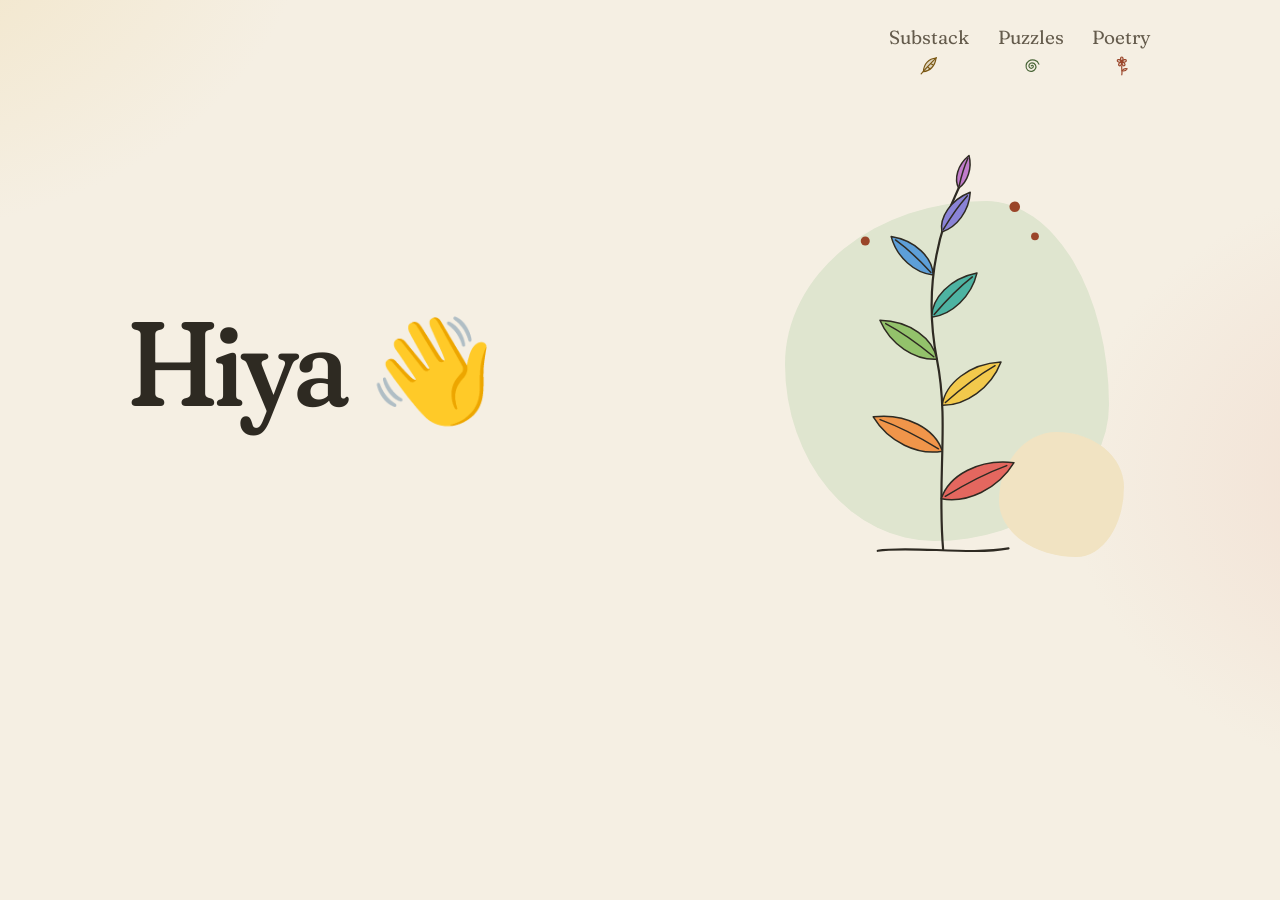
==== commit 7fdd7bf0: "No name and sprig at the top left, and no footer Co-Authored-By: Claude Opus 5.5 <noreply@anthropic." ====
--- a/index.html
+++ b/index.html
@@ -11,14 +11,10 @@
     <link rel="preconnect" href="https://fonts.googleapis.com" />
     <link rel="preconnect" href="https://fonts.gstatic.com" crossorigin />
     <link rel="stylesheet" href="https://fonts.googleapis.com/css2?family=Fraunces:ital,opsz,wght,SOFT,WONK@0,9..144,300..700,0..100,0..1;1,9..144,300..700,0..100,0..1&amp;display=swap" />
-    <link rel="stylesheet" href="/style.css?v=3" />
+    <link rel="stylesheet" href="/style.css?v=4" />
   </head>
   <body>
     <header class="site-header">
-      <a class="wordmark" href="/" aria-current="page">
-        <svg viewBox="0 0 24 24" aria-hidden="true" fill="none" stroke="currentColor" stroke-width="1.6" stroke-linecap="round" stroke-linejoin="round"><path d="M5 21 C 7.5 15.5, 11.5 10.5, 19 4"/><path d="M8.9 14.5 C 5.9 14.1, 3.9 11.5, 3.7 8.1 C 6.9 8.7, 8.9 11.3, 8.9 14.5 Z" fill="currentColor" fill-opacity="0.25"/><path d="M11.6 11.2 C 13.6 9.2, 16.6 8.8, 19.6 10.4 C 17.4 12.6, 14.4 12.8, 11.6 11.2 Z" fill="currentColor" fill-opacity="0.25"/></svg>
-        funklunsford
-      </a>
       <nav class="site-nav" aria-label="Sections">
         <a class="nav--substack" href="/substack/"><span>Substack</span><svg width="22" height="22" viewBox="0 0 48 48" aria-hidden="true" fill="none" stroke="currentColor" stroke-width="2.6" stroke-linecap="round" stroke-linejoin="round"><path d="M40 7 C 24 8, 13 19, 12 37 C 26 36, 38 25, 40 7 Z" fill="currentColor" fill-opacity="0.18"/><path d="M41 6 C 30 17, 19 28, 7 42"/><path d="M28.5 19.5 L 33 21.5"/><path d="M21.5 26.5 L 25.5 30"/></svg></a>
         <a class="nav--puzzles" href="/puzzles/"><span>Puzzles</span><svg width="22" height="22" viewBox="0 0 48 48" aria-hidden="true" fill="none" stroke="currentColor" stroke-width="2.6" stroke-linecap="round" stroke-linejoin="round"><path d="M25 24 c 1.5 -2.2 5 -1 4.6 2 c -0.5 3.8 -6 5 -8.6 1.6 c -3.2 -4.2 0.6 -10.2 6 -10 c 6.6 0.3 10.2 7 7.6 12.6 c -3 6.6 -12.4 8.4 -17.6 3.4 c -5.8 -5.6 -4.2 -16 2.6 -20.4 c 7.8 -5 19.2 -2 22.4 7"/></svg></a>
@@ -70,9 +66,5 @@
       -->
 
     </main>
-
-    <footer class="site-footer">
-      <p>© 2026 funklunsford</p>
-    </footer>
   </body>
 </html>
--- a/style.css
+++ b/style.css
@@ -86,7 +86,7 @@
   -moz-osx-font-smoothing: grayscale;
 }
 
-main { flex: 1; }
+main { flex: 1; padding-bottom: clamp(3rem, 8vw, 5rem); }
 
 h1, h2, h3 {
   font-weight: 540;
@@ -107,7 +107,7 @@
   overflow: hidden; clip: rect(0 0 0 0); white-space: nowrap; border: 0;
 }
 
-/* ---- Header and footer ---- */
+/* ---- Header ---- */
 
 .site-header {
   width: min(100% - 2rem, var(--wide));
@@ -116,25 +116,9 @@
   display: flex;
   flex-wrap: wrap;
   align-items: flex-start;
-  justify-content: space-between;
+  justify-content: flex-end;
   gap: 0.25rem 1.5rem;
 }
-
-.wordmark {
-  display: inline-flex;
-  padding-top: 0.2rem;
-  align-items: center;
-  gap: 0.4rem;
-  color: var(--ink);
-  text-decoration: none;
-  font-size: 1.3rem;
-  font-style: italic;
-  font-weight: 500;
-  letter-spacing: -0.01em;
-  font-variation-settings: "SOFT" 100, "WONK" 1;
-}
-
-.wordmark svg { width: 1.5rem; height: 1.5rem; color: var(--moss); flex: none; }
 
 .site-nav { display: flex; gap: 0.25rem 1.6rem; }
 
@@ -184,29 +168,6 @@
 .site-nav a[aria-current="page"] { color: var(--ink); }
 .site-nav a[aria-current="page"] span::after { opacity: 1; transform: none; background: var(--clay); }
 
-.site-footer {
-  position: relative;
-  width: min(100% - 2rem, var(--wide));
-  margin: clamp(4rem, 10vw, 7rem) auto 0;
-  padding: 1.5rem 0 2.25rem;
-  color: var(--ink-soft);
-  font-size: 0.95rem;
-}
-
-.site-footer::before {
-  content: "";
-  position: absolute;
-  top: 0;
-  left: 0;
-  right: 0;
-  height: 10px;
-  background: var(--line);
-  -webkit-mask: var(--rule) center / 100% 100% no-repeat;
-  mask: var(--rule) center / 100% 100% no-repeat;
-}
-
-.site-footer p { margin: 0; }
-
 /* ---- Home: the hello, the about, and the ways in ---- */
 
 .hero {
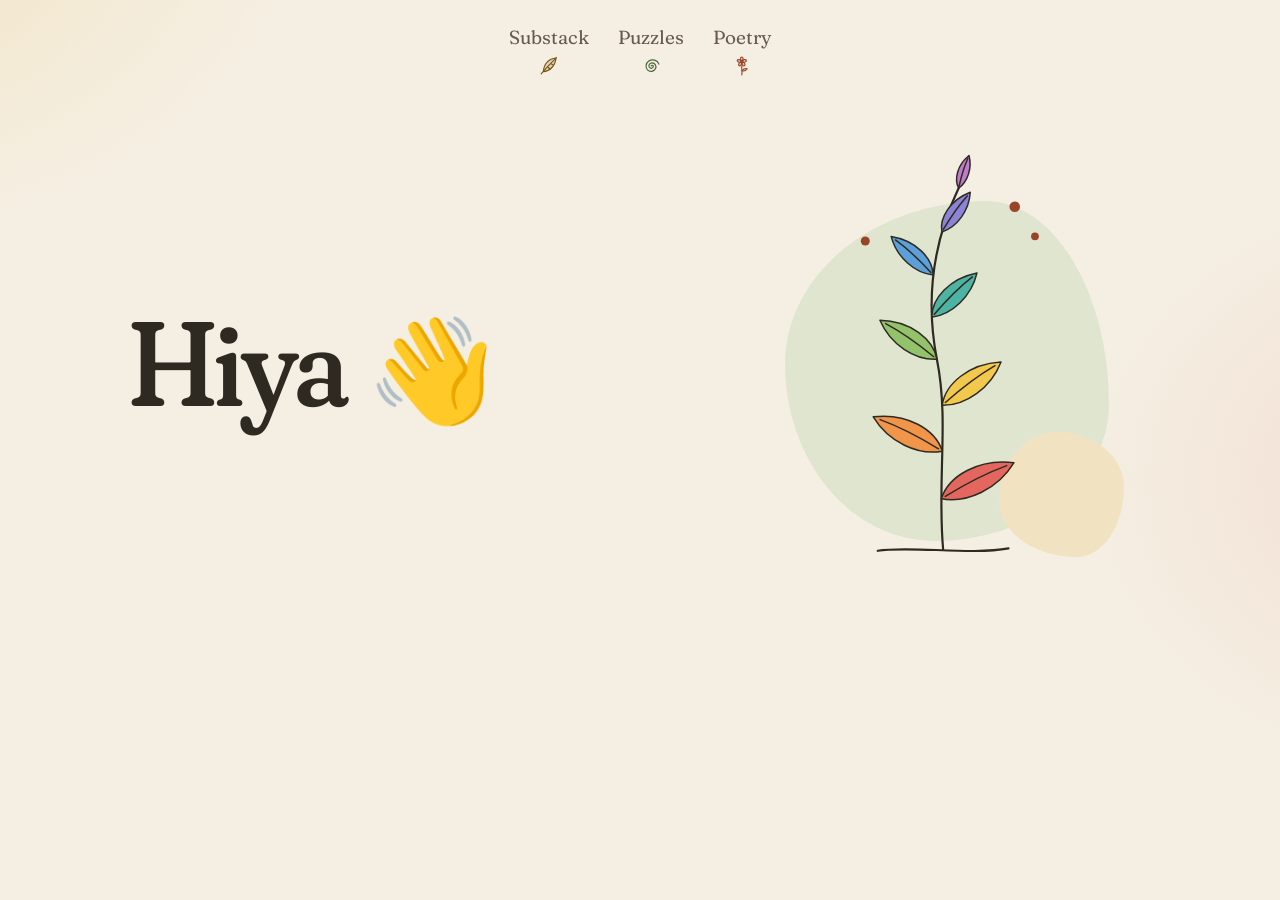
==== commit 3348f949: "Center the top bar Co-Authored-By: Claude Opus 5.5 <noreply@anthropic.com>" ====
--- a/index.html
+++ b/index.html
@@ -11,7 +11,7 @@
     <link rel="preconnect" href="https://fonts.googleapis.com" />
     <link rel="preconnect" href="https://fonts.gstatic.com" crossorigin />
     <link rel="stylesheet" href="https://fonts.googleapis.com/css2?family=Fraunces:ital,opsz,wght,SOFT,WONK@0,9..144,300..700,0..100,0..1;1,9..144,300..700,0..100,0..1&amp;display=swap" />
-    <link rel="stylesheet" href="/style.css?v=4" />
+    <link rel="stylesheet" href="/style.css?v=5" />
   </head>
   <body>
     <header class="site-header">
--- a/style.css
+++ b/style.css
@@ -116,7 +116,7 @@
   display: flex;
   flex-wrap: wrap;
   align-items: flex-start;
-  justify-content: flex-end;
+  justify-content: center;
   gap: 0.25rem 1.5rem;
 }
 
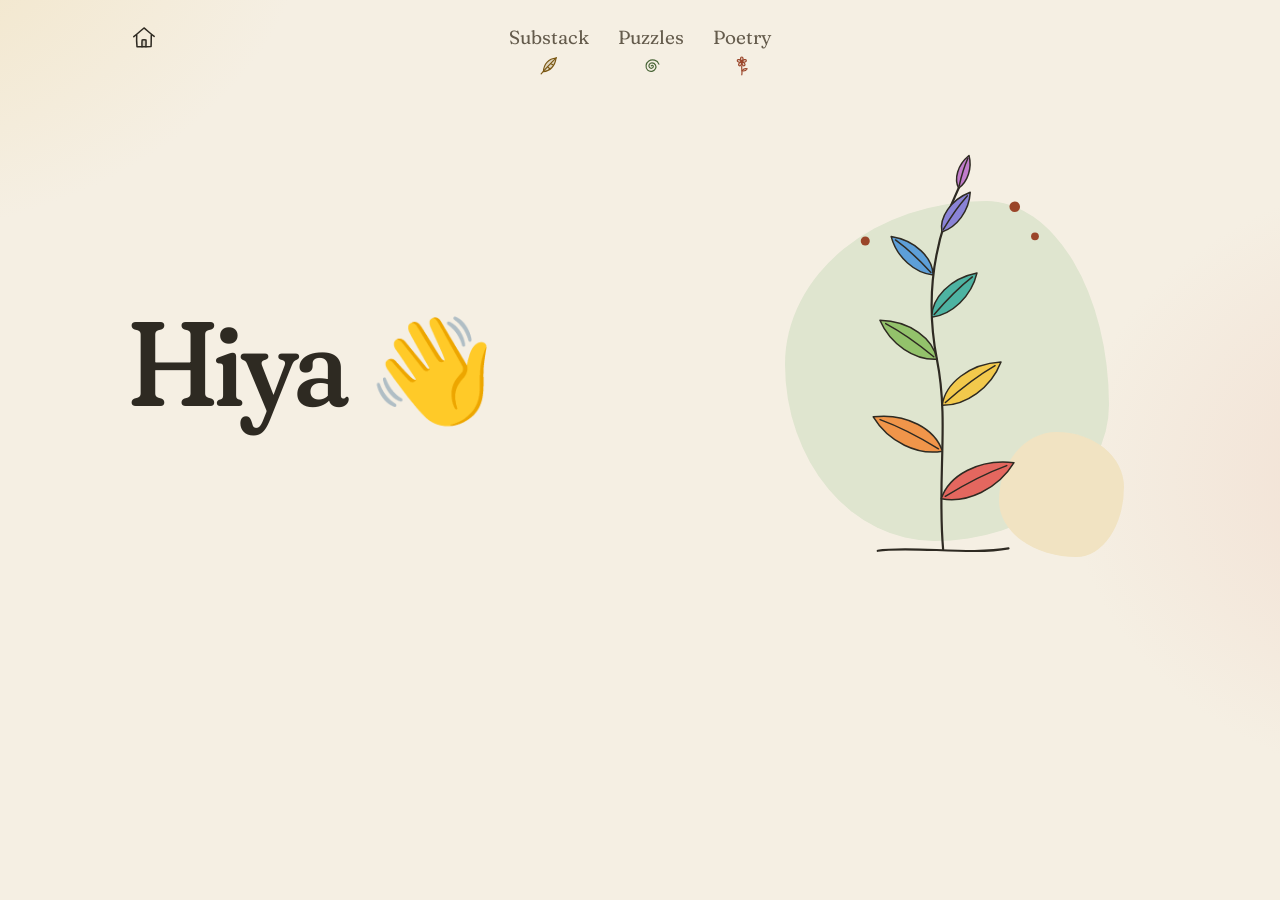
==== commit b0278958: "A home icon at the top left, and Caden's blurb under the hello on phones Co-Authored-By: Claude Opus" ====
--- a/index.html
+++ b/index.html
@@ -11,10 +11,11 @@
     <link rel="preconnect" href="https://fonts.googleapis.com" />
     <link rel="preconnect" href="https://fonts.gstatic.com" crossorigin />
     <link rel="stylesheet" href="https://fonts.googleapis.com/css2?family=Fraunces:ital,opsz,wght,SOFT,WONK@0,9..144,300..700,0..100,0..1;1,9..144,300..700,0..100,0..1&amp;display=swap" />
-    <link rel="stylesheet" href="/style.css?v=5" />
+    <link rel="stylesheet" href="/style.css?v=6" />
   </head>
   <body>
     <header class="site-header">
+      <a class="home" href="/" aria-label="Home" aria-current="page"><svg width="28" height="28" viewBox="0 0 48 48" aria-hidden="true" fill="none" stroke="currentColor" stroke-width="2.6" stroke-linecap="round" stroke-linejoin="round"><path d="M6.5 23.5 C 12 19, 18.5 13.2, 24 8.5 C 29.5 13, 35.6 18.6, 41.5 23"/><path d="M11.5 20.5 C 11.1 27.2, 11.4 34, 12 40.6 C 20 41.1, 28 40.9, 36.1 40.3 C 36.5 33.6, 36.2 27, 36.6 20.4"/><path d="M20.6 40.6 C 20.3 36.2, 20.4 32.2, 20.8 29.1 C 23 28.6, 25.3 28.7, 27.4 29.1 C 27.7 33, 27.6 37, 27.3 40.5" fill="currentColor" fill-opacity="0.18"/></svg></a>
       <nav class="site-nav" aria-label="Sections">
         <a class="nav--substack" href="/substack/"><span>Substack</span><svg width="22" height="22" viewBox="0 0 48 48" aria-hidden="true" fill="none" stroke="currentColor" stroke-width="2.6" stroke-linecap="round" stroke-linejoin="round"><path d="M40 7 C 24 8, 13 19, 12 37 C 26 36, 38 25, 40 7 Z" fill="currentColor" fill-opacity="0.18"/><path d="M41 6 C 30 17, 19 28, 7 42"/><path d="M28.5 19.5 L 33 21.5"/><path d="M21.5 26.5 L 25.5 30"/></svg></a>
         <a class="nav--puzzles" href="/puzzles/"><span>Puzzles</span><svg width="22" height="22" viewBox="0 0 48 48" aria-hidden="true" fill="none" stroke="currentColor" stroke-width="2.6" stroke-linecap="round" stroke-linejoin="round"><path d="M25 24 c 1.5 -2.2 5 -1 4.6 2 c -0.5 3.8 -6 5 -8.6 1.6 c -3.2 -4.2 0.6 -10.2 6 -10 c 6.6 0.3 10.2 7 7.6 12.6 c -3 6.6 -12.4 8.4 -17.6 3.4 c -5.8 -5.6 -4.2 -16 2.6 -20.4 c 7.8 -5 19.2 -2 22.4 7"/></svg></a>
@@ -26,6 +27,8 @@
       <section class="hero">
         <div>
           <h1>Hiya <span class="wave" role="img" aria-label="waving hand">👋</span></h1>
+          <!-- Shown on phones only. -->
+          <p class="blurb">Hi, I’m Caden. I’m a husband, engineer, visual artist, and writer. Imagine this site is a sign that says Hollywood 3K miles that way except this is the Internet and instead of 3K miles away, I’m right here.</p>
         </div>
         <figure class="hero-art" aria-hidden="true">
           <div class="blob"></div>
--- a/style.css
+++ b/style.css
@@ -109,18 +109,36 @@
 
 /* ---- Header ---- */
 
+/* Home at the left, the sections centered. */
 .site-header {
   width: min(100% - 2rem, var(--wide));
   margin: 0 auto;
   padding: 1.25rem 0 0.5rem;
-  display: flex;
-  flex-wrap: wrap;
-  align-items: flex-start;
-  justify-content: center;
-  gap: 0.25rem 1.5rem;
-}
+  display: grid;
+  grid-template-columns: 1fr auto 1fr;
+  align-items: start;
+}
+
+.home {
+  justify-self: start;
+  padding: 0.2rem 0.1rem;
+  color: var(--ink-soft);
+  transition: color 0.2s;
+}
+
+.home svg { display: block; width: 1.75rem; height: 1.75rem; transition: transform 0.45s cubic-bezier(0.3, 0.7, 0.2, 1); }
+.home:hover, .home[aria-current="page"] { color: var(--ink); }
+.home:hover svg { transform: rotate(-8deg) scale(1.08); }
 
 .site-nav { display: flex; gap: 0.25rem 1.6rem; }
+
+@media (max-width: 26rem) {
+  .site-nav { gap: 0.25rem 1.1rem; }
+}
+
+@media (max-width: 22rem) {
+  .site-nav { gap: 0.25rem 0.85rem; }
+}
 
 .site-nav a {
   display: flex;
@@ -199,6 +217,18 @@
   .hero h1:hover .wave { animation: wave 2.2s ease-in-out infinite; }
 }
 
+/* The about blurb under the hello, on phones only. */
+.blurb {
+  max-width: 30rem;
+  margin: 1.1rem 0 0;
+  font-size: clamp(1.15rem, 1.05rem + 0.5vw, 1.3rem);
+  line-height: 1.55;
+}
+
+@media (min-width: 48rem) {
+  .blurb { display: none; }
+}
+
 @keyframes wave {
   0%, 60%, 100% { transform: rotate(0deg); }
   10% { transform: rotate(16deg); }
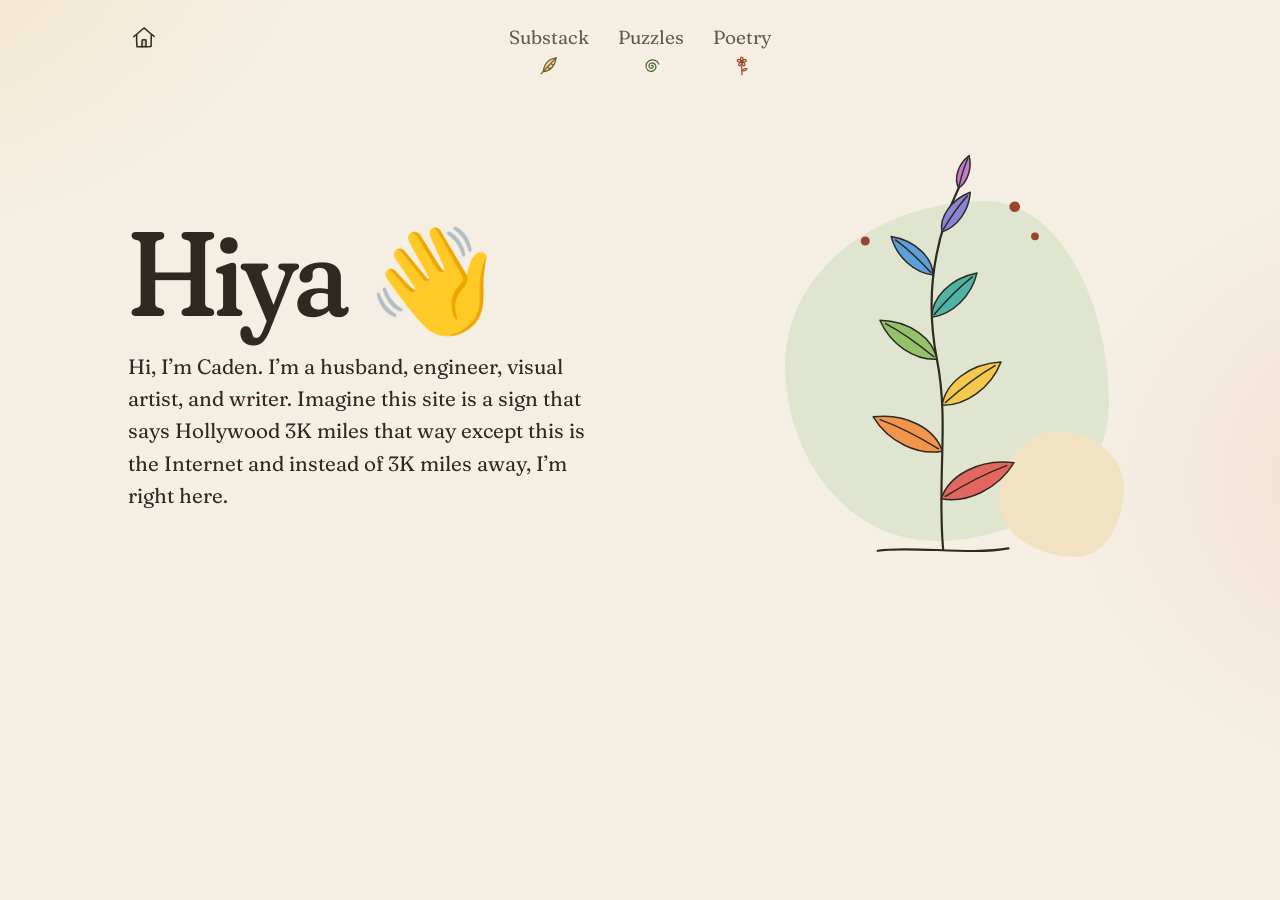
==== commit bd871c78: "Show the blurb on desktop too Co-Authored-By: Claude Opus 5.5 <noreply@anthropic.com>" ====
--- a/index.html
+++ b/index.html
@@ -11,7 +11,7 @@
     <link rel="preconnect" href="https://fonts.googleapis.com" />
     <link rel="preconnect" href="https://fonts.gstatic.com" crossorigin />
     <link rel="stylesheet" href="https://fonts.googleapis.com/css2?family=Fraunces:ital,opsz,wght,SOFT,WONK@0,9..144,300..700,0..100,0..1;1,9..144,300..700,0..100,0..1&amp;display=swap" />
-    <link rel="stylesheet" href="/style.css?v=6" />
+    <link rel="stylesheet" href="/style.css?v=7" />
   </head>
   <body>
     <header class="site-header">
@@ -27,7 +27,6 @@
       <section class="hero">
         <div>
           <h1>Hiya <span class="wave" role="img" aria-label="waving hand">👋</span></h1>
-          <!-- Shown on phones only. -->
           <p class="blurb">Hi, I’m Caden. I’m a husband, engineer, visual artist, and writer. Imagine this site is a sign that says Hollywood 3K miles that way except this is the Internet and instead of 3K miles away, I’m right here.</p>
         </div>
         <figure class="hero-art" aria-hidden="true">
--- a/style.css
+++ b/style.css
@@ -217,16 +217,12 @@
   .hero h1:hover .wave { animation: wave 2.2s ease-in-out infinite; }
 }
 
-/* The about blurb under the hello, on phones only. */
+/* The about blurb under the hello. */
 .blurb {
   max-width: 30rem;
   margin: 1.1rem 0 0;
   font-size: clamp(1.15rem, 1.05rem + 0.5vw, 1.3rem);
   line-height: 1.55;
-}
-
-@media (min-width: 48rem) {
-  .blurb { display: none; }
 }
 
 @keyframes wave {
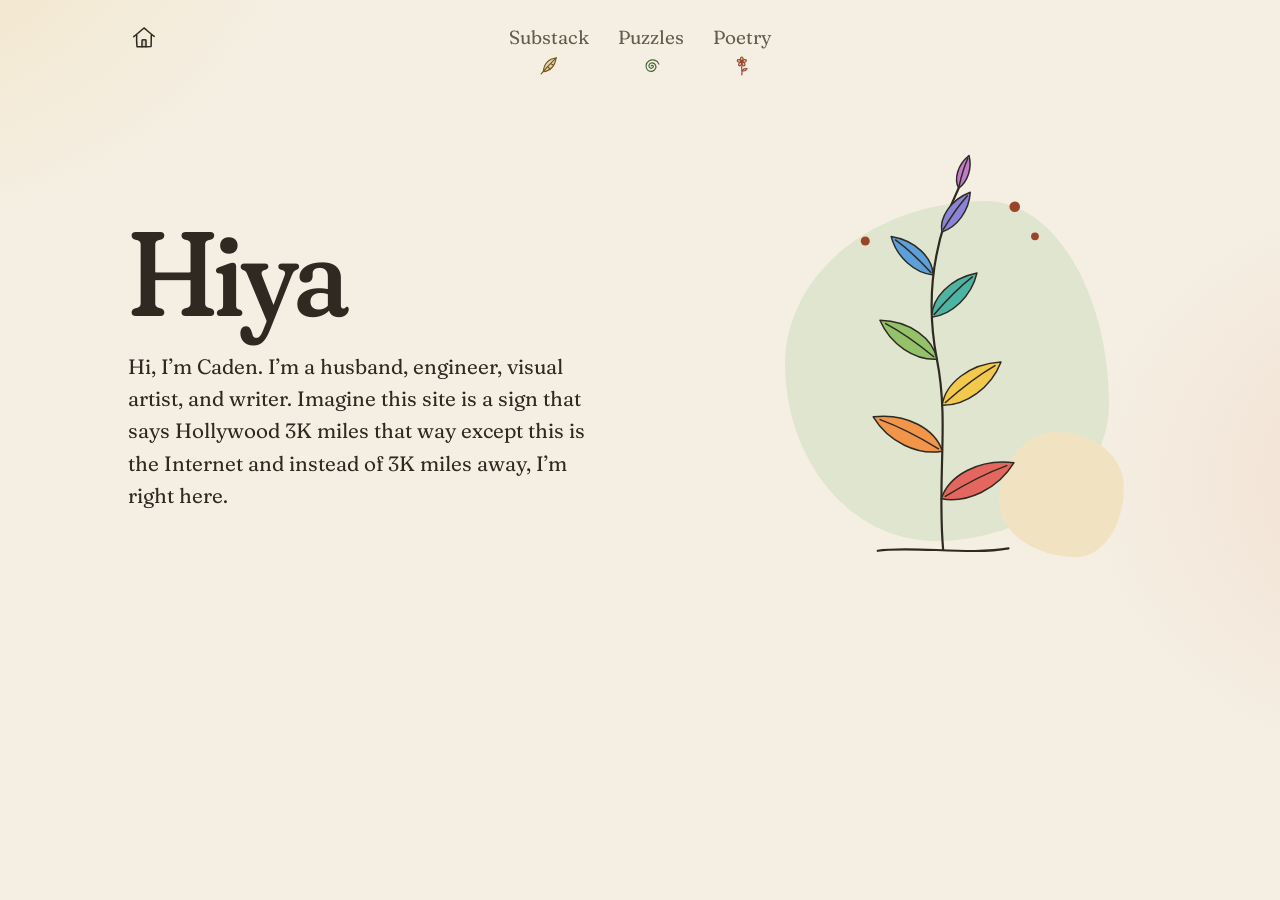
==== commit 73a80c79: "No waving hand on the home page Co-Authored-By: Claude Opus 5.5 <noreply@anthropic.com>" ====
--- a/index.html
+++ b/index.html
@@ -11,7 +11,7 @@
     <link rel="preconnect" href="https://fonts.googleapis.com" />
     <link rel="preconnect" href="https://fonts.gstatic.com" crossorigin />
     <link rel="stylesheet" href="https://fonts.googleapis.com/css2?family=Fraunces:ital,opsz,wght,SOFT,WONK@0,9..144,300..700,0..100,0..1;1,9..144,300..700,0..100,0..1&amp;display=swap" />
-    <link rel="stylesheet" href="/style.css?v=7" />
+    <link rel="stylesheet" href="/style.css?v=8" />
   </head>
   <body>
     <header class="site-header">
@@ -26,7 +26,7 @@
     <main>
       <section class="hero">
         <div>
-          <h1>Hiya <span class="wave" role="img" aria-label="waving hand">👋</span></h1>
+          <h1>Hiya</h1>
           <p class="blurb">Hi, I’m Caden. I’m a husband, engineer, visual artist, and writer. Imagine this site is a sign that says Hollywood 3K miles that way except this is the Internet and instead of 3K miles away, I’m right here.</p>
         </div>
         <figure class="hero-art" aria-hidden="true">
--- a/style.css
+++ b/style.css
@@ -204,34 +204,12 @@
   letter-spacing: -0.03em;
 }
 
-/* The wave waves twice when the page opens, and again on hover. */
-.wave {
-  display: inline-block;
-  margin-left: 0.05em;
-  font-size: 0.85em;
-  transform-origin: 70% 85%;
-  animation: wave 2.2s ease-in-out 0.5s 2;
-}
-
-@media (hover: hover) {
-  .hero h1:hover .wave { animation: wave 2.2s ease-in-out infinite; }
-}
-
 /* The about blurb under the hello. */
 .blurb {
   max-width: 30rem;
   margin: 1.1rem 0 0;
   font-size: clamp(1.15rem, 1.05rem + 0.5vw, 1.3rem);
   line-height: 1.55;
-}
-
-@keyframes wave {
-  0%, 60%, 100% { transform: rotate(0deg); }
-  10% { transform: rotate(16deg); }
-  20% { transform: rotate(-8deg); }
-  30% { transform: rotate(14deg); }
-  40% { transform: rotate(-4deg); }
-  50% { transform: rotate(10deg); }
 }
 
 .hero-art {
